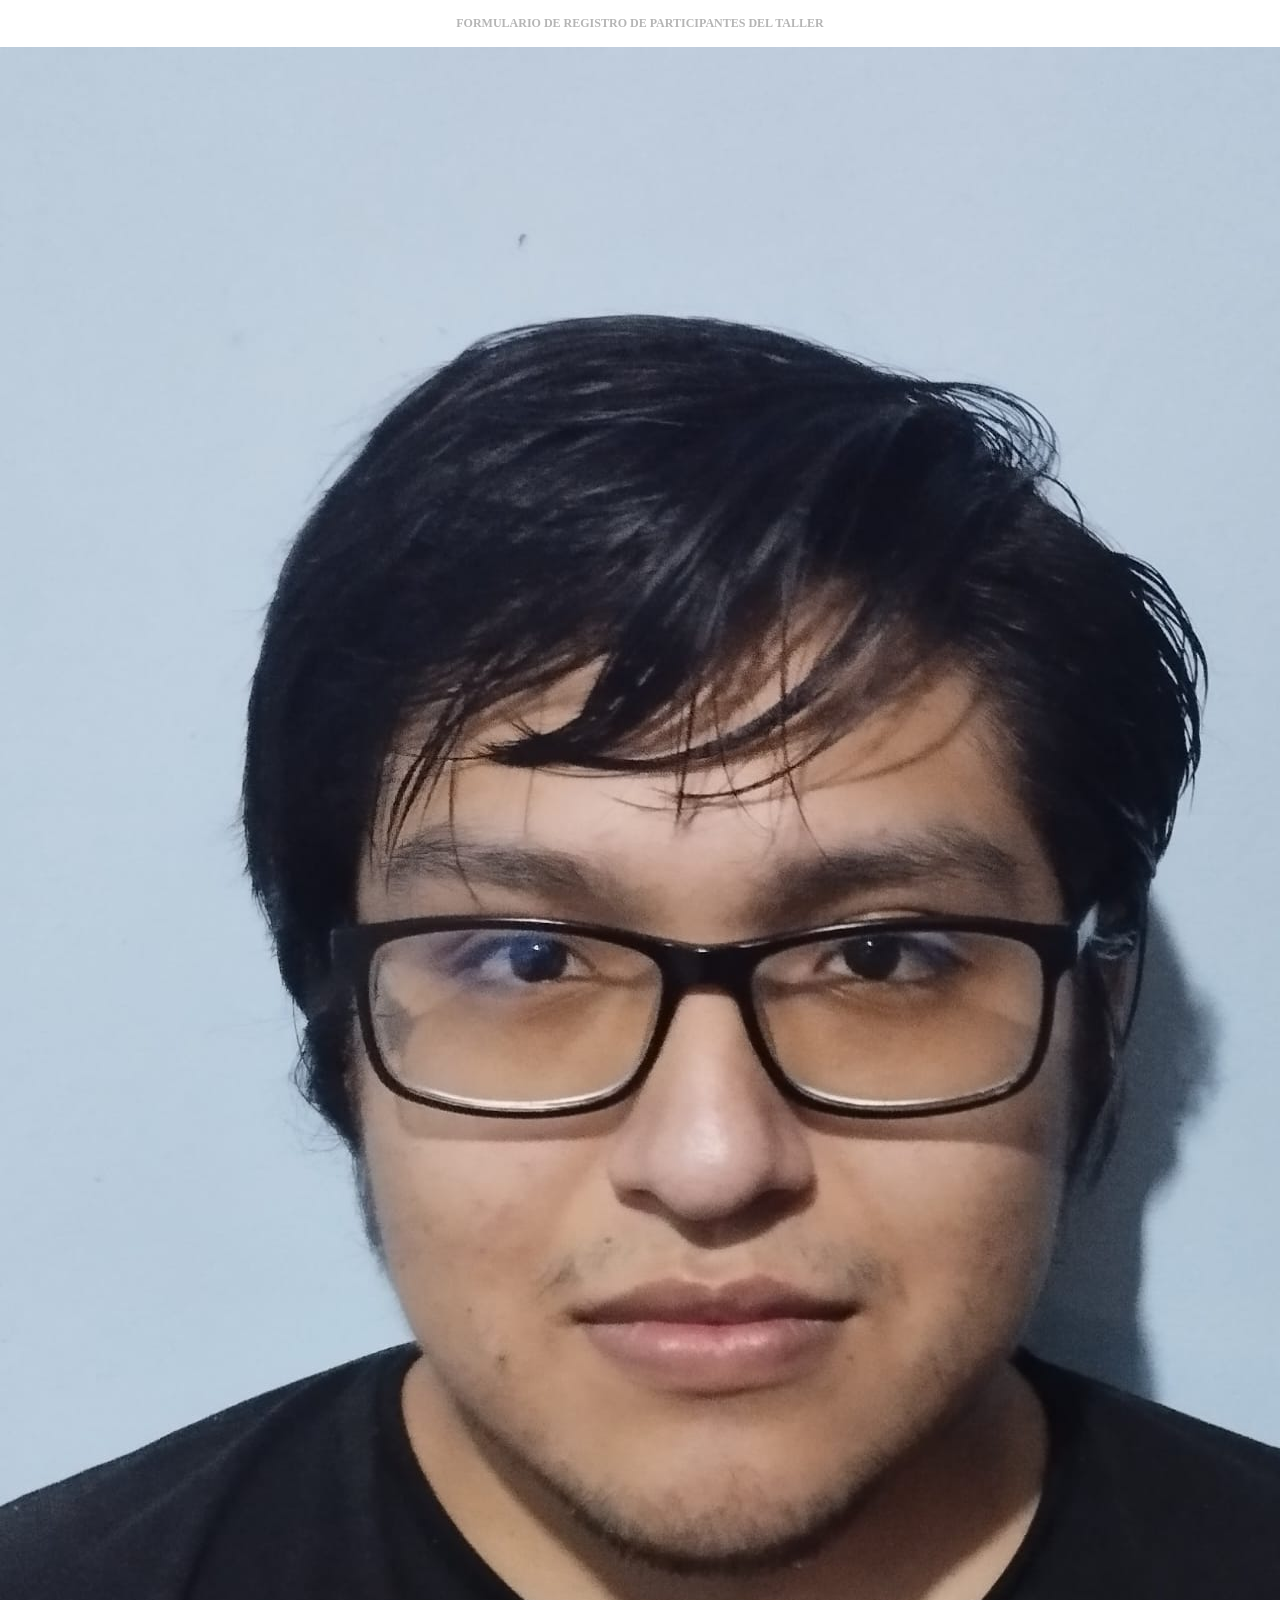
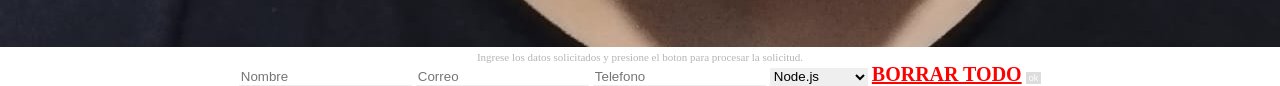
==== index.html @ 52fb699b "Agrega version inicial del formulario de inscripcion" ====
<!doctype html>
<html lang="es">
  <head>
    <meta charset="UTF-8" />
    <title>pagina1</title>
    <link rel="stylesheet" href="estilos.css" />
  </head>
  <body>
    <h4>FORMULARIO DE REGISTRO DE PARTICIPANTES DEL TALLER</h4>
    <img src="img/banner.png" />
    <p>
      Ingrese los datos solicitados y presione el boton para procesar la
      solicitud.
    </p>
    <input id="nombre" placeholder="Nombre" />
    <input id="correo" placeholder="Correo" />
    <input id="telefono" placeholder="Telefono" />
    <select id="taller">
      <option>Node.js</option>
      <option>Figma</option>
      <option>Git</option>
      <option>Testing</option>
      <option>CSS</option>
      <option>APIs</option>
      <option>React</option>
      <option>GitHub</option>
      <option>HTML</option>
      <option>Accesibilidad</option>
      <option>JavaScript</option>
      <option>Markdown</option>
    </select>
    <a href="#" id="borrar">BORRAR TODO</a>
    <button id="enviar">ok</button>
    <script src="app.js"></script>
  </body>
</html>
---- estilos.css ----
body {
  font-family: "Times New Roman";
  text-align: center;
  color: #b5b5b5;
  margin: 0;
}
h4 {
  font-size: 12px;
}
p {
  font-size: 11px;
  margin: 0;
}
input,
select {
  border: none;
  border-bottom: 1px solid #eeeeee;
  margin: 0;
}
button {
  font-size: 9px;
  padding: 1px 3px;
  background: #ddd;
  color: #fff;
  border: none;
}
a {
  color: red;
  font-size: 20px;
  font-weight: bold;
}
*:focus {
  outline: none;
}
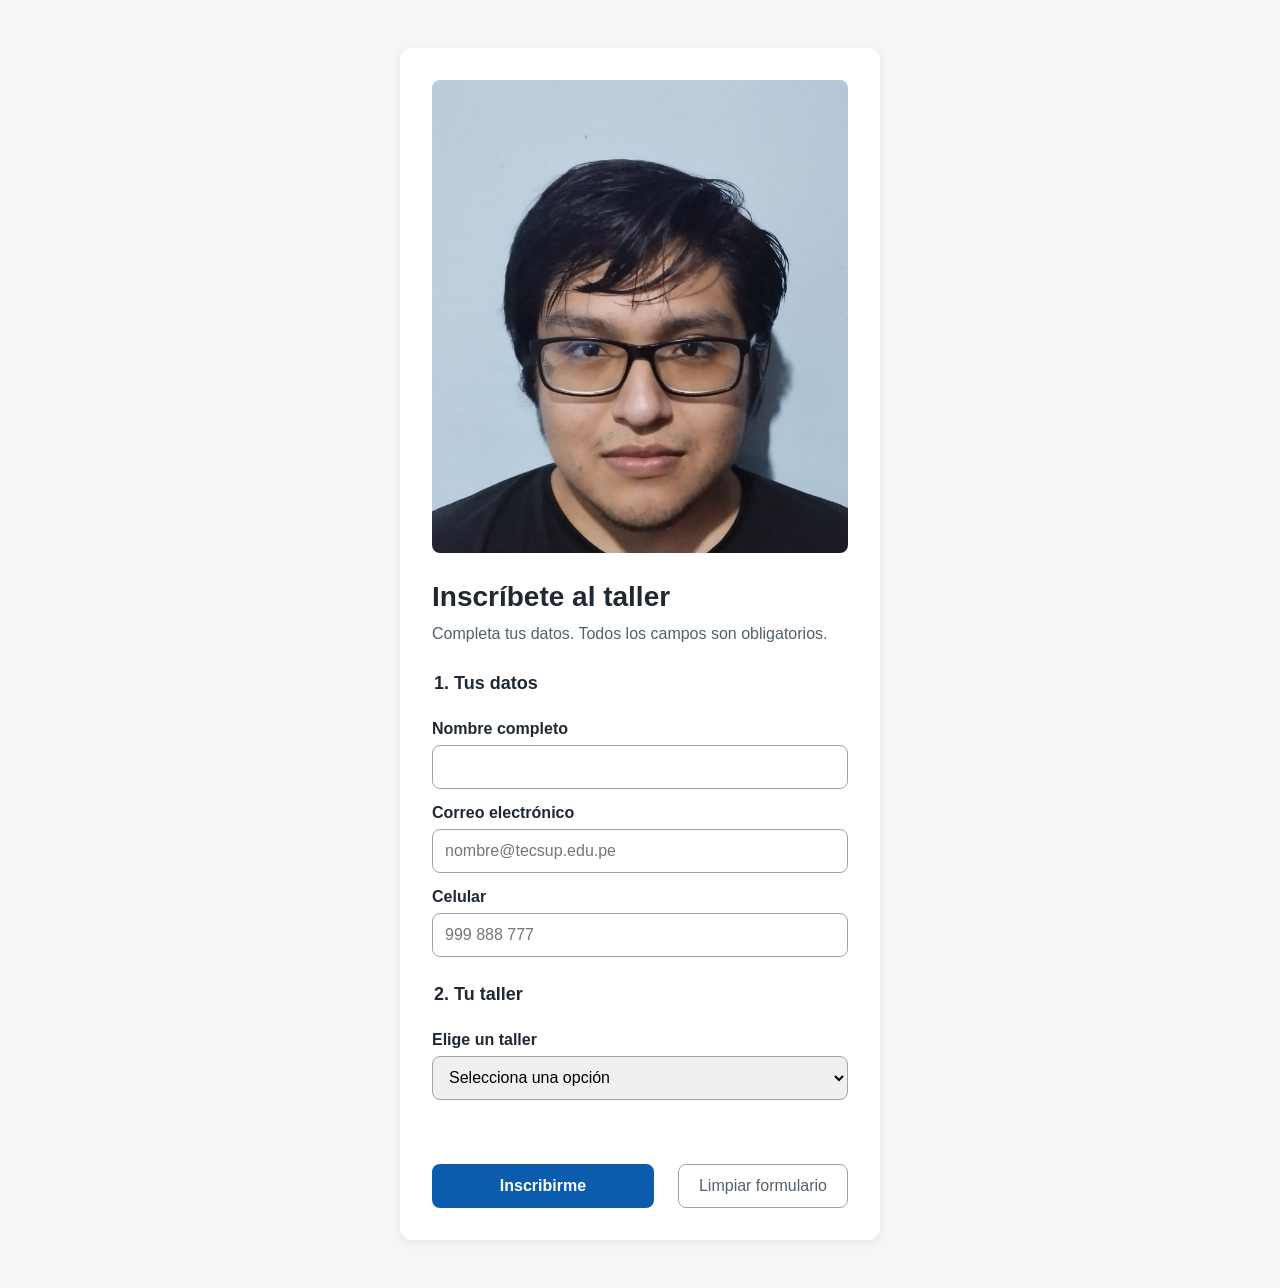
==== commit 039871ca: "Redisena el formulario aplicando principios de UX/UI" ====
--- a/index.html
+++ b/index.html
@@ -2,35 +2,70 @@
 <html lang="es">
   <head>
     <meta charset="UTF-8" />
-    <title>pagina1</title>
+    <meta name="viewport" content="width=device-width, initial-scale=1.0" />
+    <title>Inscripción al taller</title>
     <link rel="stylesheet" href="estilos.css" />
   </head>
   <body>
-    <h4>FORMULARIO DE REGISTRO DE PARTICIPANTES DEL TALLER</h4>
-    <img src="img/banner.png" />
-    <p>
-      Ingrese los datos solicitados y presione el boton para procesar la
-      solicitud.
-    </p>
-    <input id="nombre" placeholder="Nombre" />
-    <input id="correo" placeholder="Correo" />
-    <input id="telefono" placeholder="Telefono" />
-    <select id="taller">
-      <option>Node.js</option>
-      <option>Figma</option>
-      <option>Git</option>
-      <option>Testing</option>
-      <option>CSS</option>
-      <option>APIs</option>
-      <option>React</option>
-      <option>GitHub</option>
-      <option>HTML</option>
-      <option>Accesibilidad</option>
-      <option>JavaScript</option>
-      <option>Markdown</option>
-    </select>
-    <a href="#" id="borrar">BORRAR TODO</a>
-    <button id="enviar">ok</button>
+    <main class="tarjeta">
+      <img
+        src="img/banner.png"
+        alt="Estudiantes programando en el laboratorio"
+      />
+      <h1>Inscríbete al taller</h1>
+      <p class="ayuda">
+        Completa tus datos. Todos los campos son obligatorios.
+      </p>
+      <form id="formulario" novalidate>
+        <fieldset>
+          <legend>1. Tus datos</legend>
+          <label for="nombre">Nombre completo</label>
+          <input id="nombre" type="text" autocomplete="name" required />
+          <label for="correo">Correo electrónico</label>
+          <input
+            id="correo"
+            type="email"
+            autocomplete="email"
+            placeholder="nombre@tecsup.edu.pe"
+            required
+          />
+          <label for="telefono">Celular</label>
+          <input id="telefono" type="tel" placeholder="999 888 777" required />
+        </fieldset>
+        <fieldset>
+          <legend>2. Tu taller</legend>
+          <label for="taller">Elige un taller</label>
+          <select id="taller" required>
+            <option value="">Selecciona una opción</option>
+            <optgroup label="Control de versiones">
+              <option>Git</option>
+              <option>GitHub</option>
+              <option>Markdown</option>
+            </optgroup>
+            <optgroup label="Desarrollo web">
+              <option>HTML</option>
+              <option>CSS</option>
+              <option>JavaScript</option>
+              <option>React</option>
+              <option>Node.js</option>
+              <option>APIs</option>
+            </optgroup>
+            <optgroup label="Diseño y calidad">
+              <option>Figma</option>
+              <option>Accesibilidad</option>
+              <option>Testing</option>
+            </optgroup>
+          </select>
+        </fieldset>
+        <p id="mensaje" class="mensaje" role="status"></p>
+        <div class="acciones">
+          <button type="submit" class="boton-principal">Inscribirme</button>
+          <button type="reset" class="boton-secundario">
+            Limpiar formulario
+          </button>
+        </div>
+      </form>
+    </main>
     <script src="app.js"></script>
   </body>
 </html>
--- a/estilos.css
+++ b/estilos.css
@@ -1,34 +1,115 @@
+:root {
+  --color-primario: #0b5cad;
+  --color-texto: #1f2933;
+  --color-suave: #52606d;
+  --color-borde: #9aa5b1;
+  --color-fondo: #f4f6f8;
+  --color-error: #b42318;
+  --color-exito: #067647;
+  --espacio: 16px;
+}
+* {
+  box-sizing: border-box;
+}
 body {
-  font-family: "Times New Roman";
-  text-align: center;
-  color: #b5b5b5;
   margin: 0;
+  padding: var(--espacio);
+  font-family: Arial, Helvetica, sans-serif;
+  font-size: 16px;
+  line-height: 1.5;
+  color: var(--color-texto);
+  background: var(--color-fondo);
 }
-h4 {
-  font-size: 12px;
+.tarjeta {
+  max-width: 480px;
+  margin: 32px auto;
+  padding: 32px;
+  background: #ffffff;
+  border-radius: 12px;
+  box-shadow: 0 2px 8px rgba(0, 0, 0, 0.08);
 }
-p {
-  font-size: 11px;
-  margin: 0;
+.tarjeta img {
+  width: 100%;
+  border-radius: 8px;
+}
+h1 {
+  font-size: 28px;
+  margin: 16px 0 4px;
+}
+.ayuda {
+  color: var(--color-suave);
+  margin: 0 0 24px;
+}
+fieldset {
+  border: none;
+  padding: 0;
+  margin: 0 0 24px;
+}
+legend {
+  font-size: 18px;
+  font-weight: bold;
+  margin-bottom: 8px;
+}
+label {
+  display: block;
+  font-weight: bold;
+  margin: 12px 0 4px;
 }
 input,
 select {
-  border: none;
-  border-bottom: 1px solid #eeeeee;
-  margin: 0;
+  width: 100%;
+  min-height: 44px;
+  padding: 8px 12px;
+  font-size: 16px;
+  border: 1px solid var(--color-borde);
+  border-radius: 8px;
+}
+.validado input:invalid,
+.validado select:invalid {
+  border: 2px solid var(--color-error);
+}
+.acciones {
+  display: flex;
+  gap: 24px;
+  flex-wrap: wrap;
 }
 button {
-  font-size: 9px;
-  padding: 1px 3px;
-  background: #ddd;
-  color: #fff;
+  min-height: 44px;
+  padding: 10px 20px;
+  font-size: 16px;
+  border-radius: 8px;
+  cursor: pointer;
+}
+.boton-principal {
+  flex: 1;
+  background: var(--color-primario);
+  color: #ffffff;
   border: none;
-}
-a {
-  color: red;
-  font-size: 20px;
   font-weight: bold;
 }
-*:focus {
-  outline: none;
+.boton-principal:disabled {
+  opacity: 0.6;
+  cursor: wait;
 }
+.boton-secundario {
+  background: transparent;
+  color: var(--color-suave);
+  border: 1px solid var(--color-borde);
+}
+:focus-visible {
+  outline: 3px solid #f59e0b;
+  outline-offset: 2px;
+}
+.mensaje {
+  min-height: 24px;
+  font-weight: bold;
+}
+.mensaje.error {
+  color: var(--color-error);
+}
+.mensaje.exito {
+  color: var(--color-exito);
+}
+.mensaje.info {
+  color: var(--color-primario);
+}
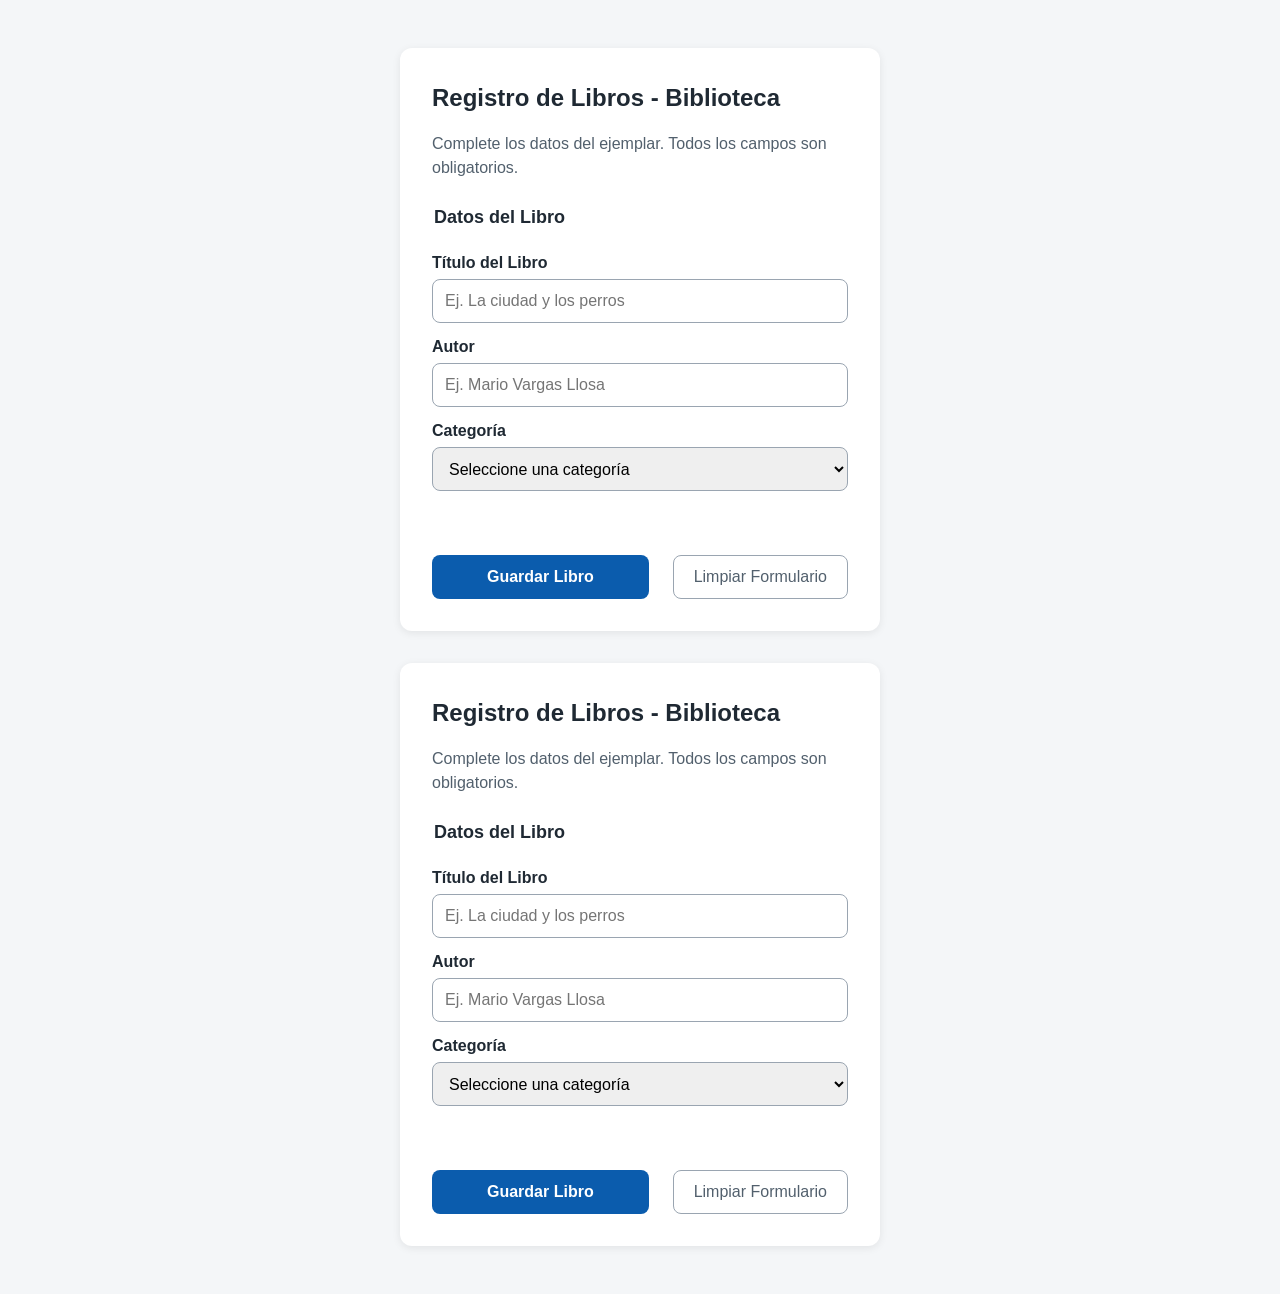
==== commit 2b3b1d4c: "corregido para poder visualizar en la pagina V2" ====
--- a/index.html
+++ b/index.html
@@ -3,65 +3,51 @@
   <head>
     <meta charset="UTF-8" />
     <meta name="viewport" content="width=device-width, initial-scale=1.0" />
-    <title>Inscripción al taller</title>
+    <title>App Biblioteca - Registro</title>
     <link rel="stylesheet" href="estilos.css" />
   </head>
   <body>
     <main class="tarjeta">
-      <img
-        src="img/banner.png"
-        alt="Estudiantes programando en el laboratorio"
-      />
-      <h1>Inscríbete al taller</h1>
+      <h1>Registro de Libros - Biblioteca</h1>
       <p class="ayuda">
-        Completa tus datos. Todos los campos son obligatorios.
+        Complete los datos del ejemplar. Todos los campos son obligatorios.
       </p>
-      <form id="formulario" novalidate>
+
+      <form id="form-biblioteca" novalidate>
         <fieldset>
-          <legend>1. Tus datos</legend>
-          <label for="nombre">Nombre completo</label>
-          <input id="nombre" type="text" autocomplete="name" required />
-          <label for="correo">Correo electrónico</label>
+          <legend>Datos del Libro</legend>
+
+          <label for="titulo">Título del Libro</label>
           <input
-            id="correo"
-            type="email"
-            autocomplete="email"
-            placeholder="nombre@tecsup.edu.pe"
+            id="titulo"
+            type="text"
+            placeholder="Ej. La ciudad y los perros"
             required
           />
-          <label for="telefono">Celular</label>
-          <input id="telefono" type="tel" placeholder="999 888 777" required />
-        </fieldset>
-        <fieldset>
-          <legend>2. Tu taller</legend>
-          <label for="taller">Elige un taller</label>
-          <select id="taller" required>
-            <option value="">Selecciona una opción</option>
-            <optgroup label="Control de versiones">
-              <option>Git</option>
-              <option>GitHub</option>
-              <option>Markdown</option>
-            </optgroup>
-            <optgroup label="Desarrollo web">
-              <option>HTML</option>
-              <option>CSS</option>
-              <option>JavaScript</option>
-              <option>React</option>
-              <option>Node.js</option>
-              <option>APIs</option>
-            </optgroup>
-            <optgroup label="Diseño y calidad">
-              <option>Figma</option>
-              <option>Accesibilidad</option>
-              <option>Testing</option>
-            </optgroup>
+
+          <label for="autor">Autor</label>
+          <input
+            id="autor"
+            type="text"
+            placeholder="Ej. Mario Vargas Llosa"
+            required
+          />
+
+          <label for="categoria">Categoría</label>
+          <select id="categoria" required>
+            <option value="">Seleccione una categoría</option>
+            <option value="Literatura">Literatura</option>
+            <option value="Tecnología">Tecnología</option>
+            <option value="Ciencias">Ciencias</option>
           </select>
         </fieldset>
+
         <p id="mensaje" class="mensaje" role="status"></p>
+
         <div class="acciones">
-          <button type="submit" class="boton-principal">Inscribirme</button>
+          <button type="submit" class="boton-principal">Guardar Libro</button>
           <button type="reset" class="boton-secundario">
-            Limpiar formulario
+            Limpiar Formulario
           </button>
         </div>
       </form>
@@ -69,3 +55,60 @@
     <script src="app.js"></script>
   </body>
 </html>
+<!doctype html>
+<html lang="es">
+  <head>
+    <meta charset="UTF-8" />
+    <meta name="viewport" content="width=device-width, initial-scale=1.0" />
+    <title>App Biblioteca - Registro</title>
+    <link rel="stylesheet" href="estilos.css" />
+  </head>
+  <body>
+    <main class="tarjeta">
+      <h1>Registro de Libros - Biblioteca</h1>
+      <p class="ayuda">
+        Complete los datos del ejemplar. Todos los campos son obligatorios.
+      </p>
+
+      <form id="form-biblioteca" novalidate>
+        <fieldset>
+          <legend>Datos del Libro</legend>
+
+          <label for="titulo">Título del Libro</label>
+          <input
+            id="titulo"
+            type="text"
+            placeholder="Ej. La ciudad y los perros"
+            required
+          />
+
+          <label for="autor">Autor</label>
+          <input
+            id="autor"
+            type="text"
+            placeholder="Ej. Mario Vargas Llosa"
+            required
+          />
+
+          <label for="categoria">Categoría</label>
+          <select id="categoria" required>
+            <option value="">Seleccione una categoría</option>
+            <option value="Literatura">Literatura</option>
+            <option value="Tecnología">Tecnología</option>
+            <option value="Ciencias">Ciencias</option>
+          </select>
+        </fieldset>
+
+        <p id="mensaje" class="mensaje" role="status"></p>
+
+        <div class="acciones">
+          <button type="submit" class="boton-principal">Guardar Libro</button>
+          <button type="reset" class="boton-secundario">
+            Limpiar Formulario
+          </button>
+        </div>
+      </form>
+    </main>
+    <script src="app.js"></script>
+  </body>
+</html>
--- a/estilos.css
+++ b/estilos.css
@@ -8,18 +8,21 @@
   --color-exito: #067647;
   --espacio: 16px;
 }
+
 * {
   box-sizing: border-box;
 }
+
 body {
   margin: 0;
   padding: var(--espacio);
-  font-family: Arial, Helvetica, sans-serif;
+  font-family: Arial, sans-serif;
   font-size: 16px;
   line-height: 1.5;
   color: var(--color-texto);
   background: var(--color-fondo);
 }
+
 .tarjeta {
   max-width: 480px;
   margin: 32px auto;
@@ -28,17 +31,14 @@
   border-radius: 12px;
   box-shadow: 0 2px 8px rgba(0, 0, 0, 0.08);
 }
-.tarjeta img {
-  width: 100%;
-  border-radius: 8px;
-}
+
 h1 {
-  font-size: 28px;
-  margin: 16px 0 4px;
+  font-size: 24px;
+  margin: 0 0 8px;
 }
 .ayuda {
   color: var(--color-suave);
-  margin: 0 0 24px;
+  margin-bottom: 24px;
 }
 fieldset {
   border: none;
@@ -55,6 +55,7 @@
   font-weight: bold;
   margin: 12px 0 4px;
 }
+
 input,
 select {
   width: 100%;
@@ -64,15 +65,18 @@
   border: 1px solid var(--color-borde);
   border-radius: 8px;
 }
+
 .validado input:invalid,
 .validado select:invalid {
   border: 2px solid var(--color-error);
 }
+
 .acciones {
   display: flex;
   gap: 24px;
   flex-wrap: wrap;
 }
+
 button {
   min-height: 44px;
   padding: 10px 20px;
@@ -80,6 +84,7 @@
   border-radius: 8px;
   cursor: pointer;
 }
+
 .boton-principal {
   flex: 1;
   background: var(--color-primario);
@@ -87,19 +92,18 @@
   border: none;
   font-weight: bold;
 }
-.boton-principal:disabled {
-  opacity: 0.6;
-  cursor: wait;
-}
+
 .boton-secundario {
   background: transparent;
   color: var(--color-suave);
   border: 1px solid var(--color-borde);
 }
+
 :focus-visible {
   outline: 3px solid #f59e0b;
   outline-offset: 2px;
 }
+
 .mensaje {
   min-height: 24px;
   font-weight: bold;
--- a/estilos.css
+++ b/estilos.css
@@ -8,18 +8,21 @@
   --color-exito: #067647;
   --espacio: 16px;
 }
+
 * {
   box-sizing: border-box;
 }
+
 body {
   margin: 0;
   padding: var(--espacio);
-  font-family: Arial, Helvetica, sans-serif;
+  font-family: Arial, sans-serif;
   font-size: 16px;
   line-height: 1.5;
   color: var(--color-texto);
   background: var(--color-fondo);
 }
+
 .tarjeta {
   max-width: 480px;
   margin: 32px auto;
@@ -28,17 +31,14 @@
   border-radius: 12px;
   box-shadow: 0 2px 8px rgba(0, 0, 0, 0.08);
 }
-.tarjeta img {
-  width: 100%;
-  border-radius: 8px;
-}
+
 h1 {
-  font-size: 28px;
-  margin: 16px 0 4px;
+  font-size: 24px;
+  margin: 0 0 8px;
 }
 .ayuda {
   color: var(--color-suave);
-  margin: 0 0 24px;
+  margin-bottom: 24px;
 }
 fieldset {
   border: none;
@@ -55,6 +55,7 @@
   font-weight: bold;
   margin: 12px 0 4px;
 }
+
 input,
 select {
   width: 100%;
@@ -64,15 +65,18 @@
   border: 1px solid var(--color-borde);
   border-radius: 8px;
 }
+
 .validado input:invalid,
 .validado select:invalid {
   border: 2px solid var(--color-error);
 }
+
 .acciones {
   display: flex;
   gap: 24px;
   flex-wrap: wrap;
 }
+
 button {
   min-height: 44px;
   padding: 10px 20px;
@@ -80,6 +84,7 @@
   border-radius: 8px;
   cursor: pointer;
 }
+
 .boton-principal {
   flex: 1;
   background: var(--color-primario);
@@ -87,19 +92,18 @@
   border: none;
   font-weight: bold;
 }
-.boton-principal:disabled {
-  opacity: 0.6;
-  cursor: wait;
-}
+
 .boton-secundario {
   background: transparent;
   color: var(--color-suave);
   border: 1px solid var(--color-borde);
 }
+
 :focus-visible {
   outline: 3px solid #f59e0b;
   outline-offset: 2px;
 }
+
 .mensaje {
   min-height: 24px;
   font-weight: bold;
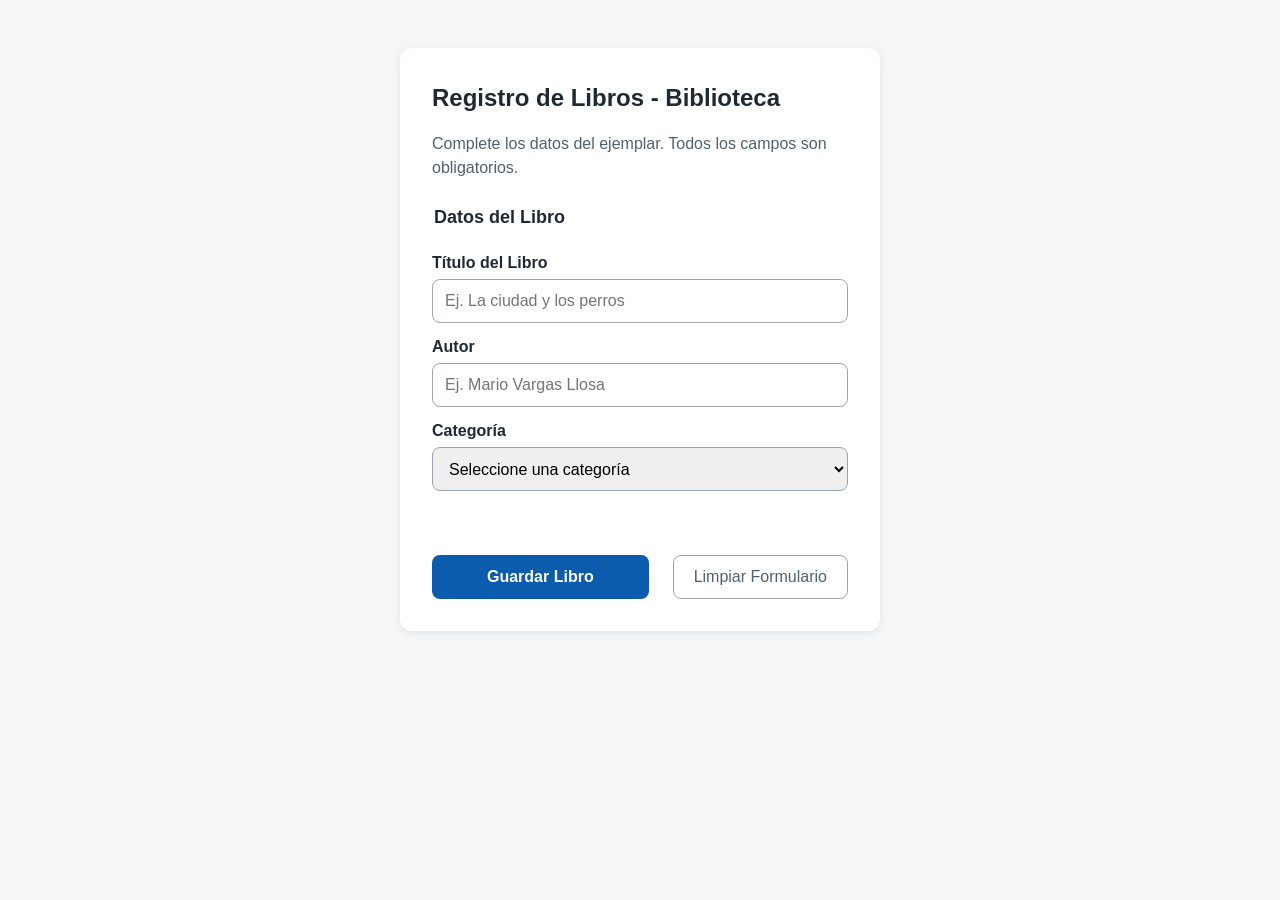
==== commit be889bf3: "V03" ====
--- a/index.html
+++ b/index.html
@@ -55,60 +55,3 @@
     <script src="app.js"></script>
   </body>
 </html>
-<!doctype html>
-<html lang="es">
-  <head>
-    <meta charset="UTF-8" />
-    <meta name="viewport" content="width=device-width, initial-scale=1.0" />
-    <title>App Biblioteca - Registro</title>
-    <link rel="stylesheet" href="estilos.css" />
-  </head>
-  <body>
-    <main class="tarjeta">
-      <h1>Registro de Libros - Biblioteca</h1>
-      <p class="ayuda">
-        Complete los datos del ejemplar. Todos los campos son obligatorios.
-      </p>
-
-      <form id="form-biblioteca" novalidate>
-        <fieldset>
-          <legend>Datos del Libro</legend>
-
-          <label for="titulo">Título del Libro</label>
-          <input
-            id="titulo"
-            type="text"
-            placeholder="Ej. La ciudad y los perros"
-            required
-          />
-
-          <label for="autor">Autor</label>
-          <input
-            id="autor"
-            type="text"
-            placeholder="Ej. Mario Vargas Llosa"
-            required
-          />
-
-          <label for="categoria">Categoría</label>
-          <select id="categoria" required>
-            <option value="">Seleccione una categoría</option>
-            <option value="Literatura">Literatura</option>
-            <option value="Tecnología">Tecnología</option>
-            <option value="Ciencias">Ciencias</option>
-          </select>
-        </fieldset>
-
-        <p id="mensaje" class="mensaje" role="status"></p>
-
-        <div class="acciones">
-          <button type="submit" class="boton-principal">Guardar Libro</button>
-          <button type="reset" class="boton-secundario">
-            Limpiar Formulario
-          </button>
-        </div>
-      </form>
-    </main>
-    <script src="app.js"></script>
-  </body>
-</html>
